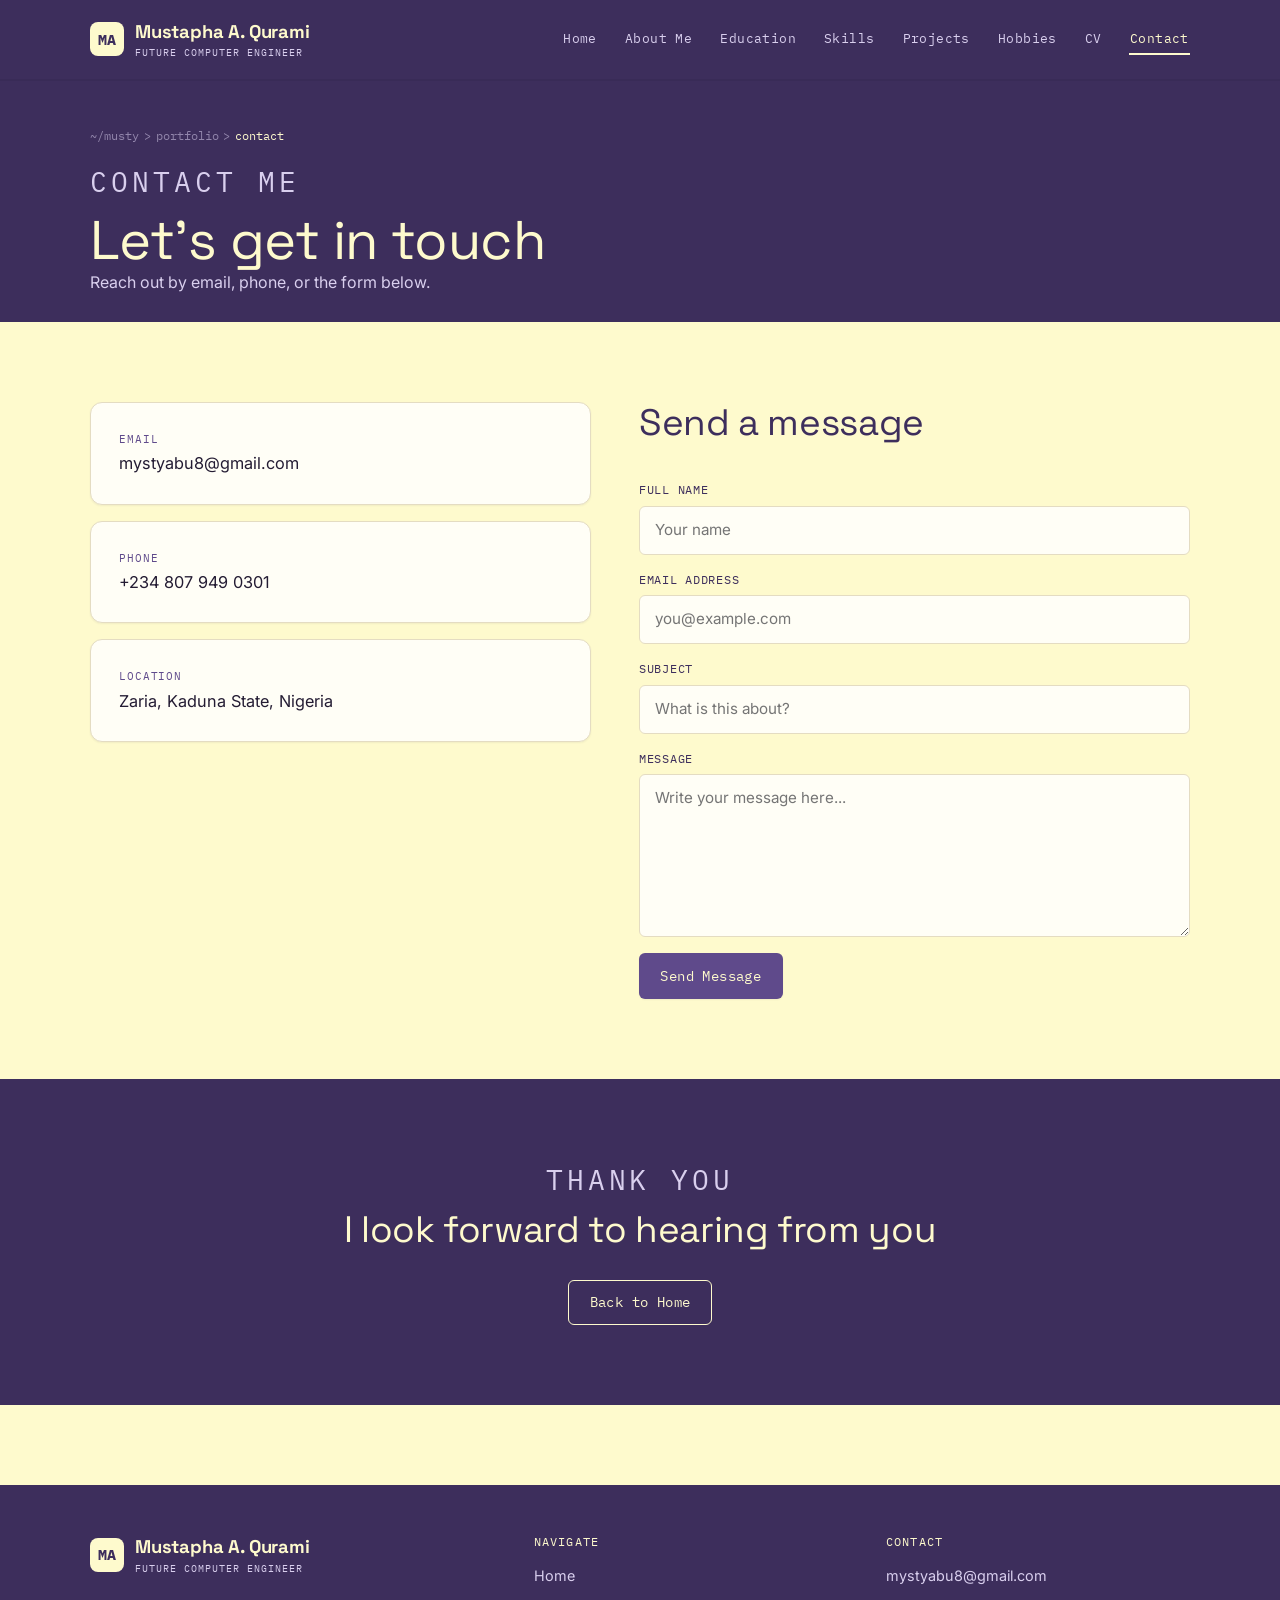
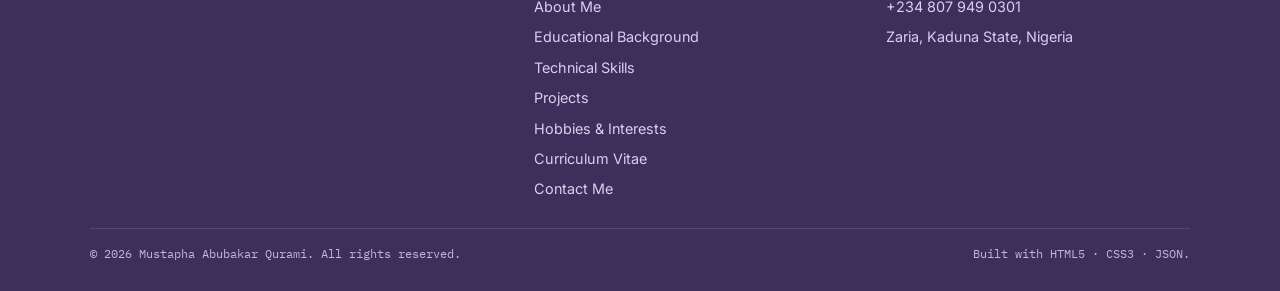
==== contact.html @ 26a29b98 "Add files via upload This is a portfolio website built with HTML, CSS3 and JSON." ====
<!DOCTYPE html>
<html lang="en">
<head>
    <meta charset="UTF-8">
    <meta name="viewport" content="width=device-width, initial-scale=1.0">
    <title>Contact Me | Mustapha Abubakar Qurami</title>
    <meta name="description" content="Contact Mustapha Abubakar Qurami by email, phone, or the contact form.">
    <meta name="author" content="Mustapha Abubakar Qurami">
    <link rel="icon" href="data:,">
    <link rel="stylesheet" href="css/reset.css">
    <link rel="stylesheet" href="css/style.css">
    <link rel="stylesheet" href="css/responsive.css">
    <link rel="preconnect" href="https://fonts.googleapis.com">
    <link rel="preconnect" href="https://fonts.gstatic.com" crossorigin>
    <link href="https://fonts.googleapis.com/css2?family=Space+Grotesk:wght@500;600;700&family=Inter:wght@400;500;600;700&family=IBM+Plex+Mono:wght@400;500;600&display=swap" rel="stylesheet">
    <script type="application/ld+json">
{
  "@context": "https://schema.org",
  "@type": "Person",
  "name": "Mustapha Abubakar Qurami",
  "alternateName": "Musty",
  "jobTitle": "Computer Engineering Student",
  "description": "Final-year Computer Engineering student at Ahmadu Bello University, Zaria, aspiring toward a career in Network Engineering, with experience in front-end web development, graphic design and youth mentorship.",
  "affiliation": {
    "@type": "CollegeOrUniversity",
    "name": "Ahmadu Bello University, Zaria"
  },
  "alumniOf": [
    { "@type": "EducationalOrganization", "name": "Government Technical College, Funtua, Katsina State" },
    { "@type": "EducationalOrganization", "name": "Model Staff School, Bakori" }
  ],
  "knowsAbout": [
    "Computer Engineering",
    "Network Engineering",
    "Front-End Web Development",
    "Graphic Design",
    "Cybersecurity Fundamentals"
  ],
  "email": "mailto:mystyabu8@gmail.com",
  "telephone": "+2348079490301",
  "address": {
    "@type": "PostalAddress",
    "addressLocality": "Zaria",
    "addressRegion": "Kaduna State",
    "addressCountry": "NG"
  }
}
</script>
</head>
<body>
<header class="site-header">
  <div class="container header-inner">
    <a href="index.html" class="logo">
      <span class="logo-mark">MA</span>
      <span>Mustapha A. Qurami<span class="logo-sub">Future Computer Engineer</span></span>
    </a>
    <input type="checkbox" id="nav-toggle" class="nav-toggle" aria-hidden="true">
    <label for="nav-toggle" class="nav-toggle-btn" aria-label="Open menu">
      <span></span><span></span><span></span>
    </label>
    <nav class="site-nav" aria-label="Primary">
      <ul>
        <li><a href="index.html">Home</a></li>
        <li><a href="about.html">About Me</a></li>
        <li><a href="education.html">Education</a></li>
        <li><a href="skills.html">Skills</a></li>
        <li><a href="projects.html">Projects</a></li>
        <li><a href="hobbies.html">Hobbies</a></li>
        <li><a href="cv.html">CV</a></li>
        <li><a href="contact.html" aria-current="page">Contact</a></li>
      </ul>
    </nav>
  </div>
</header>
<main>
  <section class="page-hero">
    <div class="container">
      <p class="route-trail"><span class="hop">~/musty</span><span class="hop">&gt;</span><span class="hop">portfolio</span><span class="hop">&gt;</span><span class="current">contact</span></p>
      <p class="eyebrow">Contact Me</p>
      <h1>Let's get in touch</h1>
      <p>Reach out by email, phone, or the form below.</p>
    </div>
  </section>

  <section>
    <div class="container contact-grid">
      <div>
        <div class="contact-card">
          <span class="k">Email</span>
          <span class="v"><a href="mailto:mystyabu8@gmail.com">mystyabu8@gmail.com</a></span>
        </div>
        <div class="contact-card">
          <span class="k">Phone</span>
          <span class="v"><a href="tel:+2348079490301">+234 807 949 0301</a></span>
        </div>
        <div class="contact-card">
          <span class="k">Location</span>
          <span class="v">Zaria, Kaduna State, Nigeria</span>
        </div>
      </div>

      <div>
        <h2 style="margin-bottom:1em;">Send a message</h2>
        <form action="#" method="post">
          <div class="form-field">
            <label for="name">Full name</label>
            <input type="text" id="name" name="name" placeholder="Your name" required>
          </div>
          <div class="form-field">
            <label for="email">Email address</label>
            <input type="email" id="email" name="email" placeholder="you@example.com" required>
          </div>
          <div class="form-field">
            <label for="subject">Subject</label>
            <input type="text" id="subject" name="subject" placeholder="What is this about?">
          </div>
          <div class="form-field">
            <label for="message">Message</label>
            <textarea id="message" name="message" rows="6" placeholder="Write your message here..." required></textarea>
          </div>
          <button type="submit" class="btn btn-primary">Send Message</button>
        </form>
      </div>
    </div>
  </section>

  <section class="section-violet" style="text-align:center;">
    <div class="container">
      <p class="eyebrow" style="justify-content:center;">Thank you</p>
      <h2 style="max-width:56ch;margin-inline:auto;">I look forward to hearing from you</h2>
      <div class="btn-row" style="justify-content:center;">
        <a href="index.html" class="btn btn-ghost">Back to Home</a>
      </div>
    </div>
  </section>
</main>
<footer class="site-footer">
  <div class="container">
    <div class="footer-grid">
      <div class="footer-brand">
        <a href="index.html" class="logo"><span class="logo-mark">MA</span><span>Mustapha A. Qurami<span class="logo-sub">Future Computer Engineer</span></span></a>
      </div>
      <div class="footer-col">
        <h4>Navigate</h4>
        <ul>
          <li><a href="index.html">Home</a></li>
          <li><a href="about.html">About Me</a></li>
          <li><a href="education.html">Educational Background</a></li>
          <li><a href="skills.html">Technical Skills</a></li>
          <li><a href="projects.html">Projects</a></li>
          <li><a href="hobbies.html">Hobbies &amp; Interests</a></li>
          <li><a href="cv.html">Curriculum Vitae</a></li>
          <li><a href="contact.html">Contact Me</a></li>
        </ul>
      </div>
      <div class="footer-col">
        <h4>Contact</h4>
        <ul>
          <li><a href="mailto:mystyabu8@gmail.com">mystyabu8@gmail.com</a></li>
          <li><a href="tel:+2348079490301">+234 807 949 0301</a></li>
          <li>Zaria, Kaduna State, Nigeria</li>
        </ul>
      </div>
    </div>
    <div class="footer-bottom">
      <span>&copy; 2026 Mustapha Abubakar Qurami. All rights reserved.</span>
      <span>Built with HTML5 &middot; CSS3 &middot; JSON.</span>
    </div>
  </div>
</footer>
</body>
</html>
---- css/style.css ----
/*
   STYLE.CSS — Mustapha Abubakar Qurami Portfolio
 
  */

:root {
  /* ---- Brand palette  ---- */
  --lemon-chiffon: #FEFACD;
  --ultra-violet: #5F4A8B;

  /* ---- Derived surface & accent tones, built from the brand pair ---- */
  --surface: #FFFEF6;              /* off-white card surface, warmer than pure white */
  --surface-cream: var(--lemon-chiffon);
  --violet-deep: #3D2E5C;          /* darker violet for header/footer depth */
  --violet-soft: #EFE9F7;          /* pale violet tint for chips/backgrounds */
  --violet-line: #C9BEDF;          /* violet-tinted border on light surfaces */

  /* ---- Text ---- */
  --ink: #241C33;                  /* near-black, violet-tinted body text */
  --ink-soft: #4B4160;
  --stone: #746C87;                /* muted secondary text */
  --on-violet: var(--lemon-chiffon);
  --on-violet-soft: #D9CFEE;

  /* ---- Structure ---- */
  --line: #E4DCC2;                 /* hairline border on lemon/cream surfaces */
  --radius-sm: 6px;
  --radius-md: 12px;
  --radius-lg: 20px;
  --shadow-sm: 0 1px 2px rgba(36, 28, 51, 0.06);
  --shadow-md: 0 8px 24px -8px rgba(61, 46, 92, 0.25);
  --shadow-lg: 0 20px 48px -16px rgba(61, 46, 92, 0.32);

  /* ---- Type ---- */
  --font-display: 'Space Grotesk', 'Segoe UI', system-ui, sans-serif;
  --font-body: 'Inter', 'Segoe UI', system-ui, sans-serif;
  --font-mono: 'IBM Plex Mono', 'Courier New', monospace;

  /* ---- Spacing scale ---- */
  --space-xs: 0.5rem;
  --space-sm: 1rem;
  --space-md: 1.75rem;
  --space-lg: 3rem;
  --space-xl: 5rem;

  --container-w: 1180px;
}

/* ===================================================================
   BASE
   =================================================================== */

body {
  font-family: var(--font-body);
  background: var(--surface-cream);
  color: var(--ink);
  font-size: 16px;
}

h1, h2, h3, h4 {
  font-family: var(--font-display);
  color: var(--violet-deep);
  letter-spacing: -0.01em;
}

h1 { font-size: clamp(2.1rem, 4.4vw, 3.4rem); line-height: 1.08; }
h2 { font-size: clamp(1.6rem, 3vw, 2.3rem); line-height: 1.15; }
h3 { font-size: clamp(1.15rem, 1.6vw, 1.4rem); line-height: 1.3; }

p { color: var(--ink-soft); }

.container {
  width: 100%;
  max-width: var(--container-w);
  margin-inline: auto;
  padding-inline: clamp(1.25rem, 4vw, 2.5rem);
}

main { display: block; }

section {
  padding-block: var(--space-xl);
}

.eyebrow {
  font-family: var(--font-mono);
  font-size: 1.78rem;
  letter-spacing: 0.14em;
  text-transform: uppercase;
  color: var(--ultra-violet);
  display: inline-flex;
  align-items: center;
  gap: 0.5em;
  margin-bottom: var(--space-xs);
}

/* .eyebrow::before {
  content: '';
  width: 7px;
  height: 7px;
  border-radius: 50%;
  background: var(--ultra-violet);
  display: inline-block;
} */

.section-head {
  max-width: 640px;
  margin-bottom: var(--space-lg);
}

.section-head p {
  margin-top: var(--space-xs);
}

.lede {
  font-size: 1.08rem;
  color: var(--ink-soft);
  max-width: 60ch;
}

/* ===================================================================
   BUTTONS
   =================================================================== */

.btn {
  display: inline-flex;
  align-items: center;
  gap: 0.5em;
  font-family: var(--font-mono);
  font-size: 0.85rem;
  letter-spacing: 0.03em;
  padding: 0.85em 1.5em;
  border-radius: var(--radius-sm);
  border: 1.5px solid transparent;
  transition: transform 0.15s ease, box-shadow 0.15s ease, background 0.15s ease, color 0.15s ease;
}

.btn-primary {
  background: var(--ultra-violet);
  color: var(--on-violet);
  box-shadow: var(--shadow-sm);
}

.btn-primary:hover,
.btn-primary:focus-visible {
  background: var(--violet-deep);
  transform: translateY(-2px);
  box-shadow: var(--shadow-md);
}

.btn-ghost {
  border-color: var(--ultra-violet);
  color: var(--violet-deep);
}

.btn-ghost:hover,
.btn-ghost:focus-visible {
  background: var(--ultra-violet);
  color: var(--on-violet);
  transform: translateY(-2px);
}

.btn-row {
  display: flex;
  flex-wrap: wrap;
  gap: var(--space-sm);
  margin-top: var(--space-md);
}

/* Visible focus states everywhere */
a:focus-visible,
button:focus-visible,
input:focus-visible,
textarea:focus-visible,
label:focus-within {
  outline: 2.5px solid var(--ultra-violet);
  outline-offset: 3px;
  border-radius: 4px;
}

/* ===================================================================
   HEADER / NAVIGATION  (CSS-only mobile toggle via checkbox hack)
   =================================================================== */

.site-header {
  background: var(--violet-deep);
  position: sticky;
  top: 0;
  z-index: 50;
  box-shadow: 0 2px 0 rgba(0,0,0,0.05);
}

.header-inner {
  display: flex;
  align-items: center;
  justify-content: space-between;
  padding-block: 1.1rem;
  position: relative;
}

.logo {
  font-family: var(--font-display);
  font-weight: 700;
  font-size: 1.15rem;
  color: var(--lemon-chiffon);
  display: flex;
  align-items: center;
  gap: 0.6em;
  letter-spacing: -0.01em;
}

.logo-mark {
  width: 34px;
  height: 34px;
  border-radius: 8px;
  background: var(--lemon-chiffon);
  color: var(--violet-deep);
  display: flex;
  align-items: center;
  justify-content: center;
  font-family: var(--font-mono);
  font-weight: 700;
  font-size: 0.95rem;
}

.logo-sub {
  display: block;
  font-family: var(--font-mono);
  font-size: 0.62rem;
  letter-spacing: 0.1em;
  color: var(--on-violet-soft);
  font-weight: 400;
  text-transform: uppercase;
  margin-top: 1px;
}

.nav-toggle {
  position: absolute;
  opacity: 0;
  pointer-events: none;
}

.nav-toggle-btn {
  display: none;
  flex-direction: column;
  justify-content: center;
  gap: 5px;
  width: 40px;
  height: 40px;
  cursor: pointer;
}

.nav-toggle-btn span {
  display: block;
  width: 100%;
  height: 2px;
  background: var(--lemon-chiffon);
  border-radius: 2px;
  transition: transform 0.25s ease, opacity 0.2s ease;
}

.site-nav ul {
  display: flex;
  gap: clamp(0.9rem, 2vw, 1.8rem);
  font-family: var(--font-mono);
  font-size: 0.82rem;
  letter-spacing: 0.03em;
}

.site-nav a {
  color: var(--on-violet-soft);
  padding: 0.4em 0.1em;
  border-bottom: 2px solid transparent;
  transition: color 0.15s ease, border-color 0.15s ease;
}

.site-nav a:hover,
.site-nav a:focus-visible {
  color: var(--lemon-chiffon);
}

.site-nav a[aria-current="page"] {
  color: var(--lemon-chiffon);
  border-color: var(--lemon-chiffon);
}

@media (max-width: 860px) {
  .nav-toggle-btn {
    display: flex;
  }

  .site-nav {
    position: absolute;
    top: 100%;
    left: 0;
    right: 0;
    background: var(--violet-deep);
    border-top: 1px solid rgba(255,255,255,0.12);
    max-height: 0;
    overflow: hidden;
    transition: max-height 0.3s ease;
  }

  .site-nav ul {
    flex-direction: column;
    gap: 0;
    padding: 0.5rem clamp(1.25rem, 4vw, 2.5rem) 1.25rem;
  }

  .site-nav li {
    border-bottom: 1px solid rgba(255,255,255,0.08);
  }

  .site-nav a {
    display: block;
    padding: 0.85em 0.1em;
  }

  .nav-toggle:checked ~ .site-nav {
    max-height: 480px;
  }

  .nav-toggle:checked ~ .nav-toggle-btn span:nth-child(1) {
    transform: translateY(7px) rotate(45deg);
  }
  .nav-toggle:checked ~ .nav-toggle-btn span:nth-child(2) {
    opacity: 0;
  }
  .nav-toggle:checked ~ .nav-toggle-btn span:nth-child(3) {
    transform: translateY(-7px) rotate(-45deg);
  }
}

/* ===================================================================
   PAGE HERO (interior pages)
   =================================================================== */

.page-hero {
  background: var(--violet-deep);
  color: var(--on-violet);
  padding-block: var(--space-lg) var(--space-md);
}

.page-hero .eyebrow { color: var(--on-violet-soft); }
.page-hero .eyebrow::before { background: var(--lemon-chiffon); }
.page-hero h1 { color: var(--lemon-chiffon); }
.page-hero p { color: var(--on-violet-soft); max-width: 62ch; }

.route-trail {
  font-family: var(--font-mono);
  font-size: 0.75rem;
  color: var(--on-violet-soft);
  margin-bottom: var(--space-sm);
  display: flex;
  align-items: center;
  gap: 0.4em;
  flex-wrap: wrap;
}

.route-trail .hop { opacity: 0.55; }
.route-trail .current { color: var(--lemon-chiffon); }

/* ===================================================================
   HOME — HERO
   =================================================================== */

.hero {
  padding-block: var(--space-xl) var(--space-lg);
  overflow: hidden;
}

.hero-grid {
  display: grid;
  grid-template-columns: 1.1fr 0.9fr;
  gap: var(--space-lg);
  align-items: center;
}

.hero-name {
  margin-top: 0.3em;
}

.hero-role {
  font-family: var(--font-mono);
  color: var(--ultra-violet);
  font-size: 1.05rem;
  margin-top: 0.6em;
}

.hero-copy {
  margin-top: var(--space-sm);
  font-size: 1.08rem;
  max-width: 52ch;
}

.status-strip {
  margin-top: var(--space-md);
  font-family: var(--font-mono);
  font-size: 0.8rem;
  background: var(--violet-deep);
  color: var(--on-violet-soft);
  border-radius: var(--radius-md);
  padding: 1rem 1.25rem;
  display: grid;
  gap: 0.5rem;
  max-width: 460px;
  box-shadow: var(--shadow-md);
}

.status-strip .row {
  display: flex;
  justify-content: space-between;
  gap: 1rem;
}

.status-strip .k { color: var(--on-violet-soft); opacity: 0.75; }
.status-strip .v { color: var(--lemon-chiffon); text-align: right; }

.hero-portrait {
  position: relative;
  justify-self: center;
}

.hero-portrait-frame {
  width: min(100%, 380px);
  aspect-ratio: 4 / 5;
  border-radius: var(--radius-lg);
  overflow: hidden;
  border: 6px solid var(--surface);
  box-shadow: var(--shadow-lg);
  position: relative;
}

.hero-portrait-frame img {
  width: 100%;
  height: 100%;
  object-fit: cover;
  object-position: top center;
}

.hero-portrait::before {
  content: '';
  position: absolute;
  inset: 18px -18px auto auto;
  width: min(100%, 380px);
  aspect-ratio: 4/5;
  border: 2px dashed var(--ultra-violet);
  border-radius: var(--radius-lg);
  opacity: 0.5;
  z-index: -1;
}

@media (max-width: 900px) {
  .hero-grid { grid-template-columns: 1fr; }
  .hero-portrait { order: -1; margin-bottom: var(--space-sm); }
  .hero-portrait-frame { margin-inline: auto; }
  .status-strip { max-width: none; }
}

/* ===================================================================
   NODE / HUB DIAGRAM  (signature element — network topology of interests)
   =================================================================== */

.node-diagram-wrap {
  padding-block: var(--space-lg);
}

.node-diagram {
  width: 100%;
  height: auto;
  max-width: 760px;
  margin-inline: auto;
  display: block;
}

.node-diagram .link {
  stroke: var(--ultra-violet);
  stroke-width: 1.5;
  stroke-dasharray: 4 5;
  opacity: 0.55;
}

.node-diagram .hub-circle {
  fill: var(--ultra-violet);
}

.node-diagram .node-circle {
  fill: var(--surface);
  stroke: var(--ultra-violet);
  stroke-width: 1.5;
}

.node-diagram text {
  font-family: var(--font-mono);
  font-size: 12px;
  fill: var(--violet-deep);
}

.node-diagram .hub-label {
  fill: var(--lemon-chiffon);
  font-size: 11px;
}

/* ===================================================================
   CARDS / GRIDS
   =================================================================== */

.card-grid {
  display: grid;
  grid-template-columns: repeat(auto-fit, minmax(230px, 1fr));
  gap: var(--space-sm);
}

.card {
  background: var(--surface);
  border: 1px solid var(--line);
  border-radius: var(--radius-md);
  padding: var(--space-md);
  box-shadow: var(--shadow-sm);
  transition: transform 0.18s ease, box-shadow 0.18s ease;
}

.card:hover {
  transform: translateY(-4px);
  box-shadow: var(--shadow-md);
}

.icon-tag {
  font-family: var(--font-mono);
  font-size: 0.7rem;
  color: var(--ultra-violet);
  border: 1px solid var(--violet-line);
  background: var(--violet-soft);
  border-radius: 999px;
  padding: 0.25em 0.75em;
  display: inline-block;
  margin-bottom: 0.75em;
}

.card h3 { margin-bottom: 0.4em; }
.card p { font-size: 0.94rem; }

/* Section on violet background */
.section-violet {
  background: var(--violet-deep);
  color: var(--on-violet);
}
.section-violet h2, .section-violet h3 { color: var(--lemon-chiffon); }
.section-violet p { color: var(--on-violet-soft); }
.section-violet .eyebrow { color: var(--on-violet-soft); }
.section-violet .eyebrow::before { background: var(--lemon-chiffon); }

/* Cards keep their normal light-surface colours even inside a violet section */
.section-violet .card h3 { color: var(--violet-deep); }
.section-violet .card p { color: var(--ink-soft); }

/* Ghost buttons need a light variant when placed on a violet background,
   otherwise the dark-violet text/border disappears against the dark bg */
.section-violet .btn-ghost {
  border-color: var(--lemon-chiffon);
  color: var(--lemon-chiffon);
}
.section-violet .btn-ghost:hover,
.section-violet .btn-ghost:focus-visible {
  background: var(--lemon-chiffon);
  color: var(--violet-deep);
}

.section-lemon-solid {
  background: var(--lemon-chiffon);
}

/* ===================================================================
   EDUCATION / CV TIMELINE
   =================================================================== */

.timeline {
  position: relative;
  padding-left: 2rem;
  border-left: 2px dashed var(--ultra-violet);
  display: grid;
  gap: var(--space-md);
}

.timeline-item {
  position: relative;
  background: var(--surface);
  border: 1px solid var(--line);
  border-radius: var(--radius-md);
  padding: var(--space-md);
  box-shadow: var(--shadow-sm);
}

.timeline-item::before {
  content: '';
  position: absolute;
  left: -2.44rem;
  top: 1.6rem;
  width: 12px;
  height: 12px;
  border-radius: 50%;
  background: var(--lemon-chiffon);
  border: 3px solid var(--ultra-violet);
}

.timeline-item .stage {
  font-family: var(--font-mono);
  font-size: 0.72rem;
  text-transform: uppercase;
  letter-spacing: 0.1em;
  color: var(--ultra-violet);
}

.timeline-item .status-pill {
  display: inline-block;
  font-family: var(--font-mono);
  font-size: 0.7rem;
  padding: 0.2em 0.7em;
  border-radius: 999px;
  margin-top: 0.6em;
}

.status-pill.complete {
  background: var(--violet-soft);
  color: var(--violet-deep);
  border: 1px solid var(--violet-line);
}

.status-pill.progress {
  background: #FFF6DE;
  color: #8A6A00;
  border: 1px solid #E9D28A;
}

/* ===================================================================
   SKILLS
   =================================================================== */

.skills-grid {
  display: grid;
  grid-template-columns: repeat(auto-fit, minmax(260px, 1fr));
  gap: var(--space-md);
}

.skill-group {
  background: var(--surface);
  border: 1px solid var(--line);
  border-radius: var(--radius-md);
  padding: var(--space-md);
  box-shadow: var(--shadow-sm);
}

.skill-group h3 {
  display: flex;
  align-items: center;
  gap: 0.5em;
}

.skill-list {
  margin-top: var(--space-sm);
  display: grid;
  gap: 0.7rem;
}

.skill-row {
  display: flex;
  justify-content: space-between;
  align-items: center;
  gap: 1rem;
  font-size: 0.92rem;
  border-bottom: 1px dashed var(--line);
  padding-bottom: 0.6rem;
}

.skill-row:last-child { border-bottom: none; padding-bottom: 0; }

.skill-level {
  font-family: var(--font-mono);
  font-size: 0.68rem;
  text-transform: uppercase;
  letter-spacing: 0.06em;
  color: var(--ultra-violet);
  background: var(--violet-soft);
  border: 1px solid var(--violet-line);
  padding: 0.2em 0.6em;
  border-radius: 999px;
  white-space: nowrap;
}

/* ===================================================================
   PROJECTS  (CSS-only category filter via radio buttons)
   =================================================================== */

.filter-bar {
  display: flex;
  flex-wrap: wrap;
  gap: 0.6rem;
  margin-bottom: var(--space-md);
  font-family: var(--font-mono);
  font-size: 0.8rem;
}

.filter-bar input[type="radio"] {
  position: absolute;
  opacity: 0;
  pointer-events: none;
}

.filter-bar label {
  border: 1.5px solid var(--ultra-violet);
  color: var(--violet-deep);
  padding: 0.5em 1.1em;
  border-radius: 999px;
  cursor: pointer;
  transition: background 0.15s ease, color 0.15s ease;
}

.filter-bar input:checked + label {
  background: var(--ultra-violet);
  color: var(--on-violet);
}

/* project-grid lives inside filter-bar so the radio inputs and the
   grid are true siblings — required for the ~ combinator filter below */
.filter-bar .project-grid {
  flex: 1 1 100%;
  margin-top: var(--space-md);
}

.project-grid {
  display: grid;
  grid-template-columns: repeat(auto-fit, minmax(270px, 1fr));
  gap: var(--space-md);
}

.project-card {
  background: var(--surface);
  border: 1px solid var(--line);
  border-radius: var(--radius-md);
  overflow: hidden;
  box-shadow: var(--shadow-sm);
  display: none;
  flex-direction: column;
  transition: transform 0.18s ease, box-shadow 0.18s ease;
}

.project-card:hover {
  transform: translateY(-4px);
  box-shadow: var(--shadow-md);
}

.project-card img {
  width: 100%;
  aspect-ratio: 4/3;
  object-fit: cover;
  object-position: top center;
  border-bottom: 1px solid var(--line);
}

.project-card-body {
  padding: var(--space-sm) var(--space-md) var(--space-md);
  display: grid;
  gap: 0.5rem;
}

.project-card-body .category {
  font-family: var(--font-mono);
  font-size: 0.68rem;
  text-transform: uppercase;
  letter-spacing: 0.08em;
  color: var(--ultra-violet);
}

.project-card-body p { font-size: 0.92rem; }

.project-card-body .meta {
  font-size: 0.8rem;
  color: var(--stone);
  font-family: var(--font-mono);
}

/* All cards show by default (radio "all") */
#filter-all:checked ~ .project-grid .project-card { display: flex; }
#filter-web:checked ~ .project-grid .project-card.cat-web { display: flex; }
#filter-design:checked ~ .project-grid .project-card.cat-design { display: flex; }
#filter-network:checked ~ .project-grid .project-card.cat-network { display: flex; }
#filter-academic:checked ~ .project-grid .project-card.cat-academic { display: flex; }

/* ===================================================================
   HOBBIES
   =================================================================== */

.hobby-grid {
  display: grid;
  grid-template-columns: repeat(auto-fit, minmax(280px, 1fr));
  gap: var(--space-md);
}

.hobby-card {
  background: var(--surface);
  border: 1px solid var(--line);
  border-radius: var(--radius-lg);
  padding: var(--space-lg) var(--space-md);
  text-align: center;
  box-shadow: var(--shadow-sm);
}

.hobby-icon {
  width: 64px;
  height: 64px;
  margin-inline: auto var(--space-sm);
  margin-inline: auto;
  margin-bottom: var(--space-sm);
  border-radius: 50%;
  background: var(--violet-soft);
  border: 1px solid var(--violet-line);
  display: flex;
  align-items: center;
  justify-content: center;
}

.hobby-icon svg { width: 30px; height: 30px; stroke: var(--ultra-violet); }

/* ===================================================================
   CV PAGE
   =================================================================== */

.cv-shell {
  background: var(--surface);
  border-radius: var(--radius-lg);
  border: 1px solid var(--line);
  box-shadow: var(--shadow-md);
  padding: clamp(1.5rem, 4vw, 3.5rem);
}

.cv-top {
  display: flex;
  justify-content: space-between;
  align-items: flex-start;
  gap: var(--space-md);
  flex-wrap: wrap;
  border-bottom: 2px solid var(--violet-deep);
  padding-bottom: var(--space-md);
  margin-bottom: var(--space-lg);
}

.cv-top h1 { font-size: clamp(1.7rem, 3.4vw, 2.4rem); }

.cv-contact-list {
  font-family: var(--font-mono);
  font-size: 0.82rem;
  display: grid;
  gap: 0.4rem;
  color: var(--ink-soft);
}

.cv-section { margin-bottom: var(--space-lg); }
.cv-section:last-child { margin-bottom: 0; }

.cv-section h2 {
  font-size: 1.15rem;
  text-transform: uppercase;
  letter-spacing: 0.06em;
  color: var(--ultra-violet);
  border-bottom: 1px solid var(--line);
  padding-bottom: 0.5rem;
  margin-bottom: var(--space-sm);
}

.cv-entry {
  display: grid;
  grid-template-columns: 1fr;
  gap: 0.2rem;
  margin-bottom: var(--space-sm);
}

.cv-entry:last-child { margin-bottom: 0; }

.cv-entry .title-row {
  display: flex;
  justify-content: space-between;
  gap: 1rem;
  flex-wrap: wrap;
  font-weight: 600;
  color: var(--violet-deep);
}

.cv-entry .status-pill { justify-self: start; }

.cv-print-note {
  margin-top: var(--space-lg);
  font-family: var(--font-mono);
  font-size: 0.75rem;
  color: var(--stone);
  border-top: 1px dashed var(--line);
  padding-top: var(--space-sm);
}

/* ===================================================================
   CONTACT
   =================================================================== */

.contact-grid {
  display: grid;
  grid-template-columns: 1fr 1.1fr;
  gap: var(--space-lg);
}

.contact-card {
  background: var(--surface);
  border: 1px solid var(--line);
  border-radius: var(--radius-md);
  padding: var(--space-md);
  box-shadow: var(--shadow-sm);
  margin-bottom: var(--space-sm);
}

.contact-card .k {
  font-family: var(--font-mono);
  font-size: 0.7rem;
  text-transform: uppercase;
  letter-spacing: 0.08em;
  color: var(--ultra-violet);
  display: block;
  margin-bottom: 0.3em;
}

.contact-card .v { font-size: 1.02rem; color: var(--ink); }

.form-field {
  display: grid;
  gap: 0.4rem;
  margin-bottom: var(--space-sm);
}

.form-field label {
  font-family: var(--font-mono);
  font-size: 0.75rem;
  text-transform: uppercase;
  letter-spacing: 0.06em;
  color: var(--violet-deep);
}

.form-field input,
.form-field textarea {
  background: var(--surface);
  border: 1.5px solid var(--line);
  border-radius: var(--radius-sm);
  padding: 0.8em 1em;
  font-size: 0.95rem;
  color: var(--ink);
}

.form-field input:focus,
.form-field textarea:focus {
  border-color: var(--ultra-violet);
  outline: none;
}

.form-note {
  font-family: var(--font-mono);
  font-size: 0.75rem;
  color: var(--stone);
  background: var(--violet-soft);
  border: 1px dashed var(--violet-line);
  border-radius: var(--radius-sm);
  padding: 0.9em 1.1em;
  margin-top: var(--space-sm);
}

@media (max-width: 860px) {
  .contact-grid { grid-template-columns: 1fr; }
}

/* ===================================================================
   FOOTER
   =================================================================== */

.site-footer {
  background: var(--violet-deep);
  color: var(--on-violet-soft);
  padding-block: var(--space-lg) var(--space-md);
  margin-top: var(--space-xl);
}

.footer-grid {
  display: grid;
  grid-template-columns: 1.3fr 1fr 1fr;
  gap: var(--space-lg);
  padding-bottom: var(--space-md);
  border-bottom: 1px solid rgba(255,255,255,0.12);
  margin-bottom: var(--space-sm);
}

.footer-brand .logo { color: var(--lemon-chiffon); }
.footer-brand p { margin-top: 0.8rem; max-width: 34ch; font-size: 0.92rem; color: var(--on-violet-soft); }

.footer-col h4 {
  font-family: var(--font-mono);
  font-size: 0.75rem;
  text-transform: uppercase;
  letter-spacing: 0.1em;
  color: var(--lemon-chiffon);
  margin-bottom: 0.9rem;
}

.footer-col ul { display: grid; gap: 0.55rem; font-size: 0.9rem; }
.footer-col a:hover { color: var(--lemon-chiffon); }

.footer-bottom {
  display: flex;
  justify-content: space-between;
  flex-wrap: wrap;
  gap: 0.5rem;
  font-family: var(--font-mono);
  font-size: 0.75rem;
  color: var(--on-violet-soft);
  opacity: 0.85;
}

@media (max-width: 760px) {
  .footer-grid { grid-template-columns: 1fr; }
}

/* ===================================================================
   MISC UTILITY
   =================================================================== */

.two-col {
  display: grid;
  grid-template-columns: 1fr 1fr;
  gap: var(--space-lg);
  align-items: start;
}

@media (max-width: 860px) {
  .two-col { grid-template-columns: 1fr; }
}

.tag-row {
  display: flex;
  flex-wrap: wrap;
  gap: 0.5rem;
  margin-top: var(--space-sm);
}

.tag {
  font-family: var(--font-mono);
  font-size: 0.72rem;
  border: 1px solid var(--violet-line);
  background: var(--violet-soft);
  color: var(--violet-deep);
  padding: 0.3em 0.8em;
  border-radius: 999px;
}

.pull-quote {
  border-left: 3px solid var(--ultra-violet);
  padding-left: var(--space-sm);
  font-family: var(--font-display);
  font-size: 1.2rem;
  color: var(--violet-deep);
  margin-block: var(--space-md);
}

.about-portrait {
  border-radius: var(--radius-lg);
  overflow: hidden;
  border: 6px solid var(--surface);
  box-shadow: var(--shadow-md);
}

.about-portrait img {
  width: 100%;
  aspect-ratio: 1/1;
  object-fit: cover;
}
---- css/responsive.css ----
/* ===================================================================
   RESPONSIVE.CSS — breakpoint refinements
   Mobile-first base lives in style.css via clamp()/auto-fit grids;
   this file layers on tablet/small-phone/print adjustments.
   =================================================================== */

/* ---- Tablet (≤ 1024px) ---- */
@media (max-width: 1024px) {
  .footer-grid {
    grid-template-columns: 1fr 1fr;
  }
  .footer-brand {
    grid-column: 1 / -1;
  }
}

/* ---- Small tablet / large phone (≤ 700px) ---- */
@media (max-width: 700px) {
  section { padding-block: var(--space-lg); }

  .cv-top {
    flex-direction: column;
  }

  .status-strip .row {
    font-size: 0.75rem;
  }

  .filter-bar {
    gap: 0.4rem;
  }

  .filter-bar label {
    padding: 0.45em 0.85em;
    font-size: 0.72rem;
  }
}

/* ---- Small phones (≤ 420px) ---- */
@media (max-width: 420px) {
  .container { padding-inline: 1rem; }

  h1 { font-size: 1.8rem; }

  .btn { width: 100%; justify-content: center; }
  .btn-row { flex-direction: column; }

  .hero-portrait::before { display: none; }
}

/* ---- Print (CV page) ---- */
@media print {
  .site-header,
  .site-footer,
  .btn-row,
  .route-trail {
    display: none !important;
  }

  body {
    background: #fff;
  }

  .cv-shell {
    box-shadow: none;
    border: none;
    padding: 0;
  }

  a {
    color: inherit;
    text-decoration: none;
  }
}
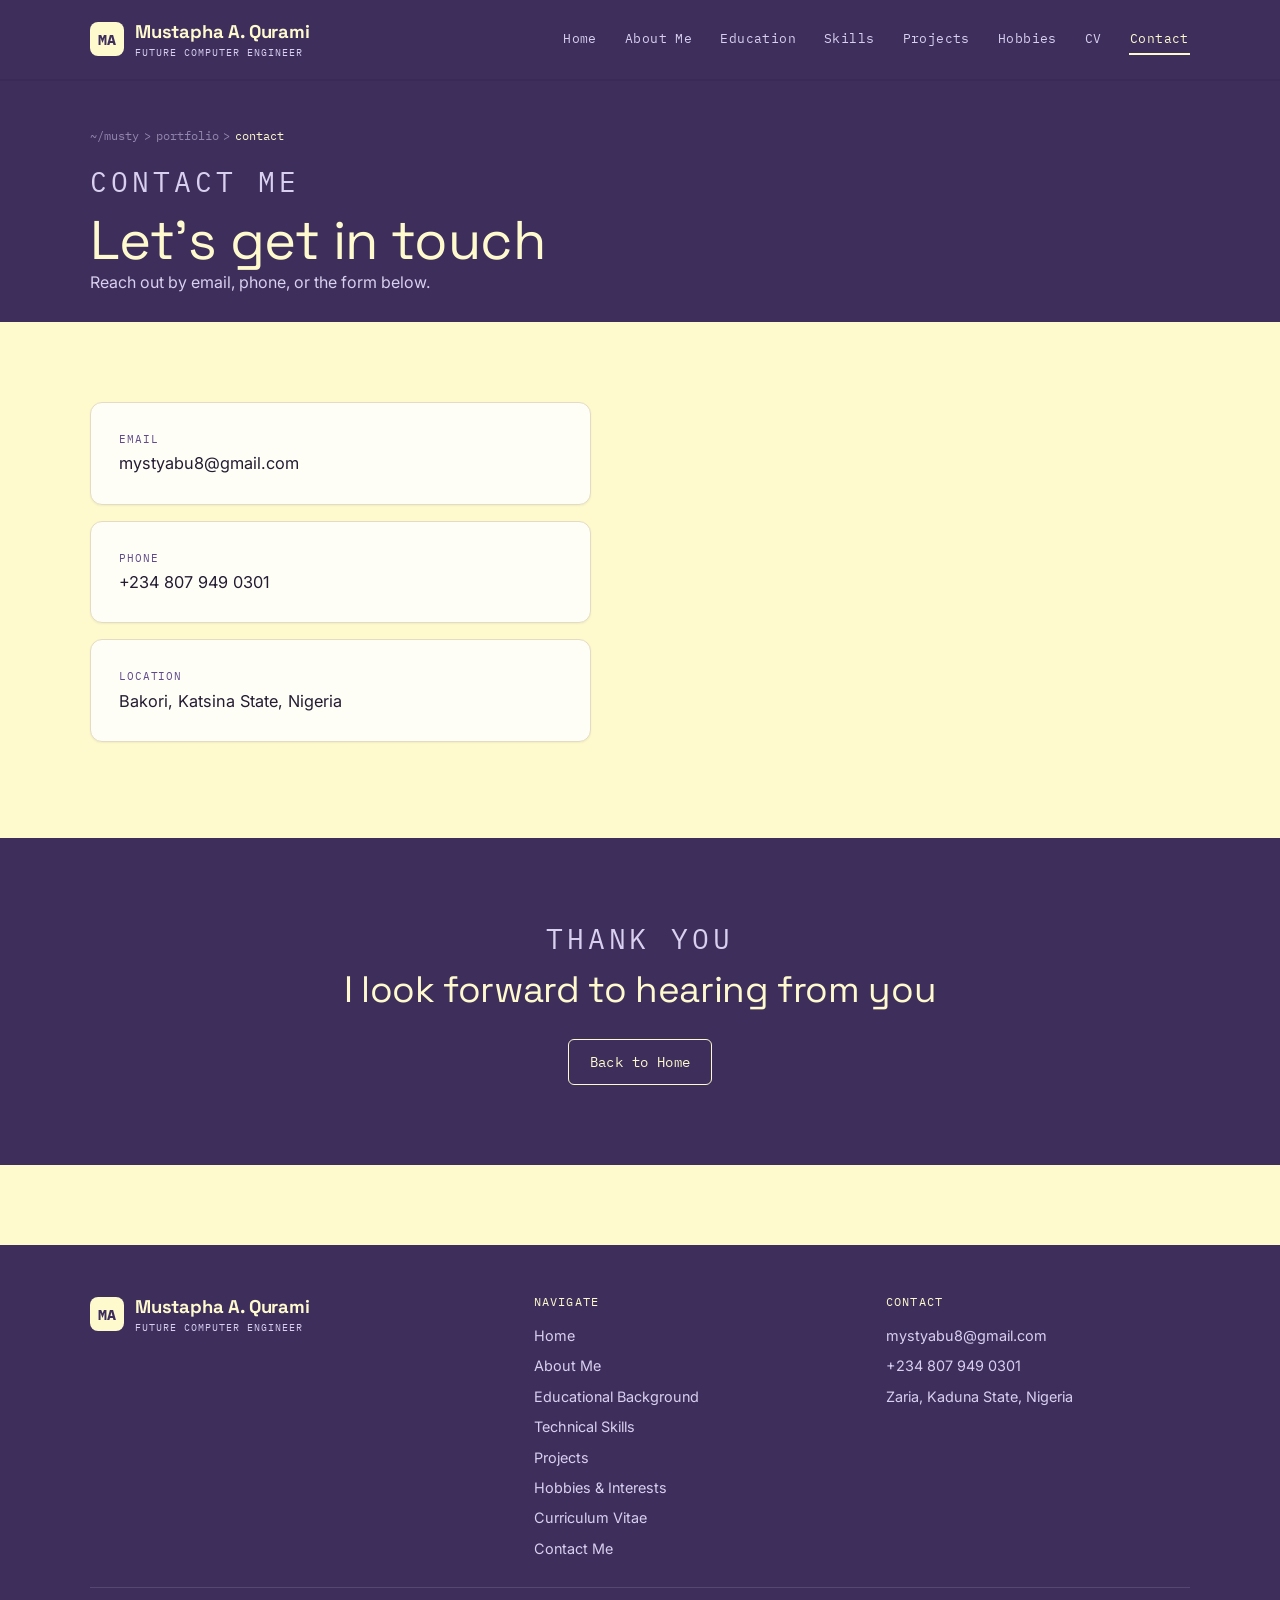
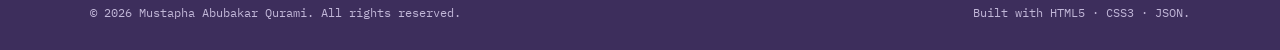
==== commit 0497280a: "Update contact.html" ====
--- a/contact.html
+++ b/contact.html
@@ -95,31 +95,8 @@
         </div>
         <div class="contact-card">
           <span class="k">Location</span>
-          <span class="v">Zaria, Kaduna State, Nigeria</span>
+          <span class="v">Bakori, Katsina State, Nigeria</span>
         </div>
-      </div>
-
-      <div>
-        <h2 style="margin-bottom:1em;">Send a message</h2>
-        <form action="#" method="post">
-          <div class="form-field">
-            <label for="name">Full name</label>
-            <input type="text" id="name" name="name" placeholder="Your name" required>
-          </div>
-          <div class="form-field">
-            <label for="email">Email address</label>
-            <input type="email" id="email" name="email" placeholder="you@example.com" required>
-          </div>
-          <div class="form-field">
-            <label for="subject">Subject</label>
-            <input type="text" id="subject" name="subject" placeholder="What is this about?">
-          </div>
-          <div class="form-field">
-            <label for="message">Message</label>
-            <textarea id="message" name="message" rows="6" placeholder="Write your message here..." required></textarea>
-          </div>
-          <button type="submit" class="btn btn-primary">Send Message</button>
-        </form>
       </div>
     </div>
   </section>
@@ -169,4 +146,4 @@
   </div>
 </footer>
 </body>
-</html>+</html>
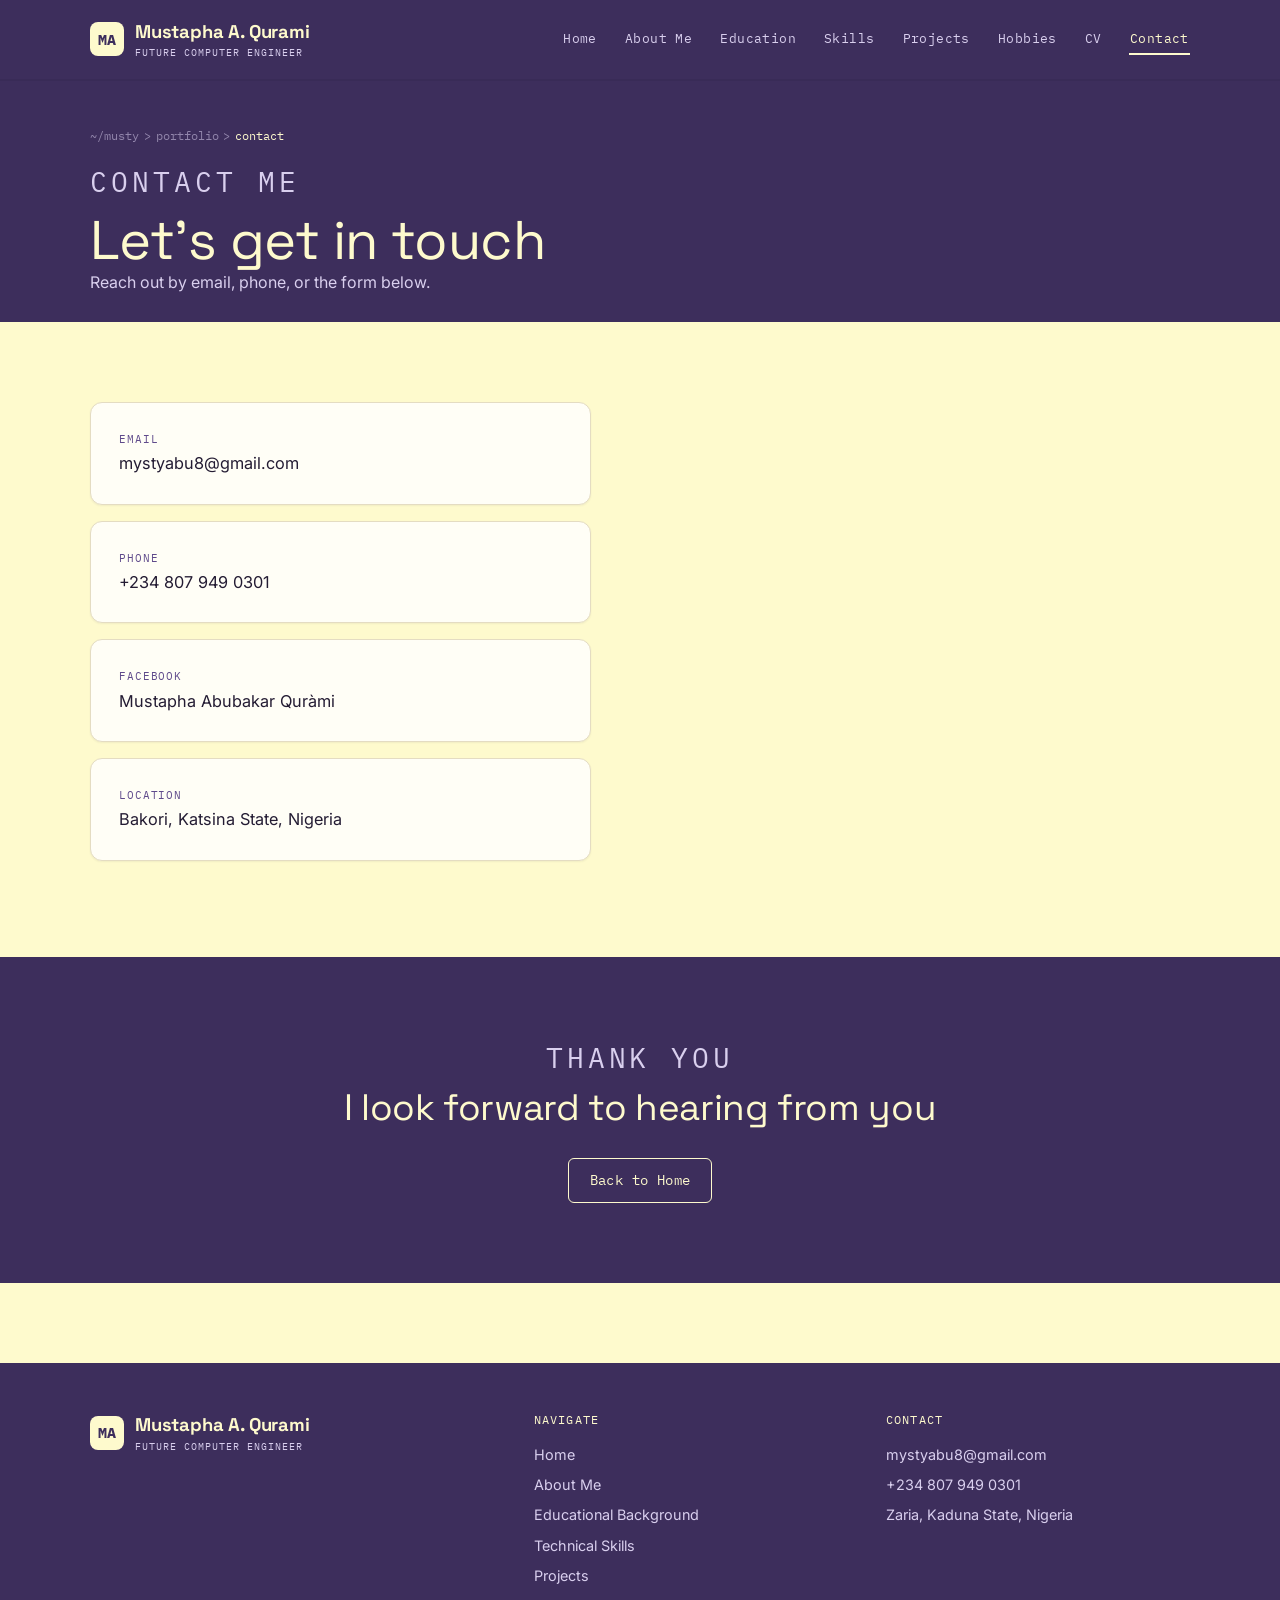
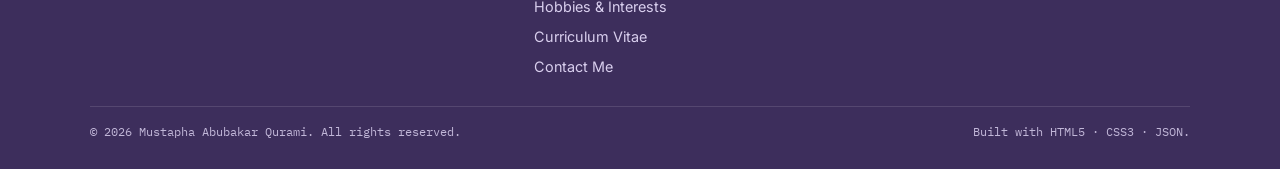
==== commit 7b36a355: "Update contact.html" ====
--- a/contact.html
+++ b/contact.html
@@ -93,6 +93,10 @@
           <span class="k">Phone</span>
           <span class="v"><a href="tel:+2348079490301">+234 807 949 0301</a></span>
         </div>
+          <div class="contact-card">
+          <span class="k">Facebook</span>
+          <span class="v"><a href="https://www.facebook.com/profile.php?id=100087895043261">Mustapha Abubakar Quràmi</a></span>
+        </div>
         <div class="contact-card">
           <span class="k">Location</span>
           <span class="v">Bakori, Katsina State, Nigeria</span>
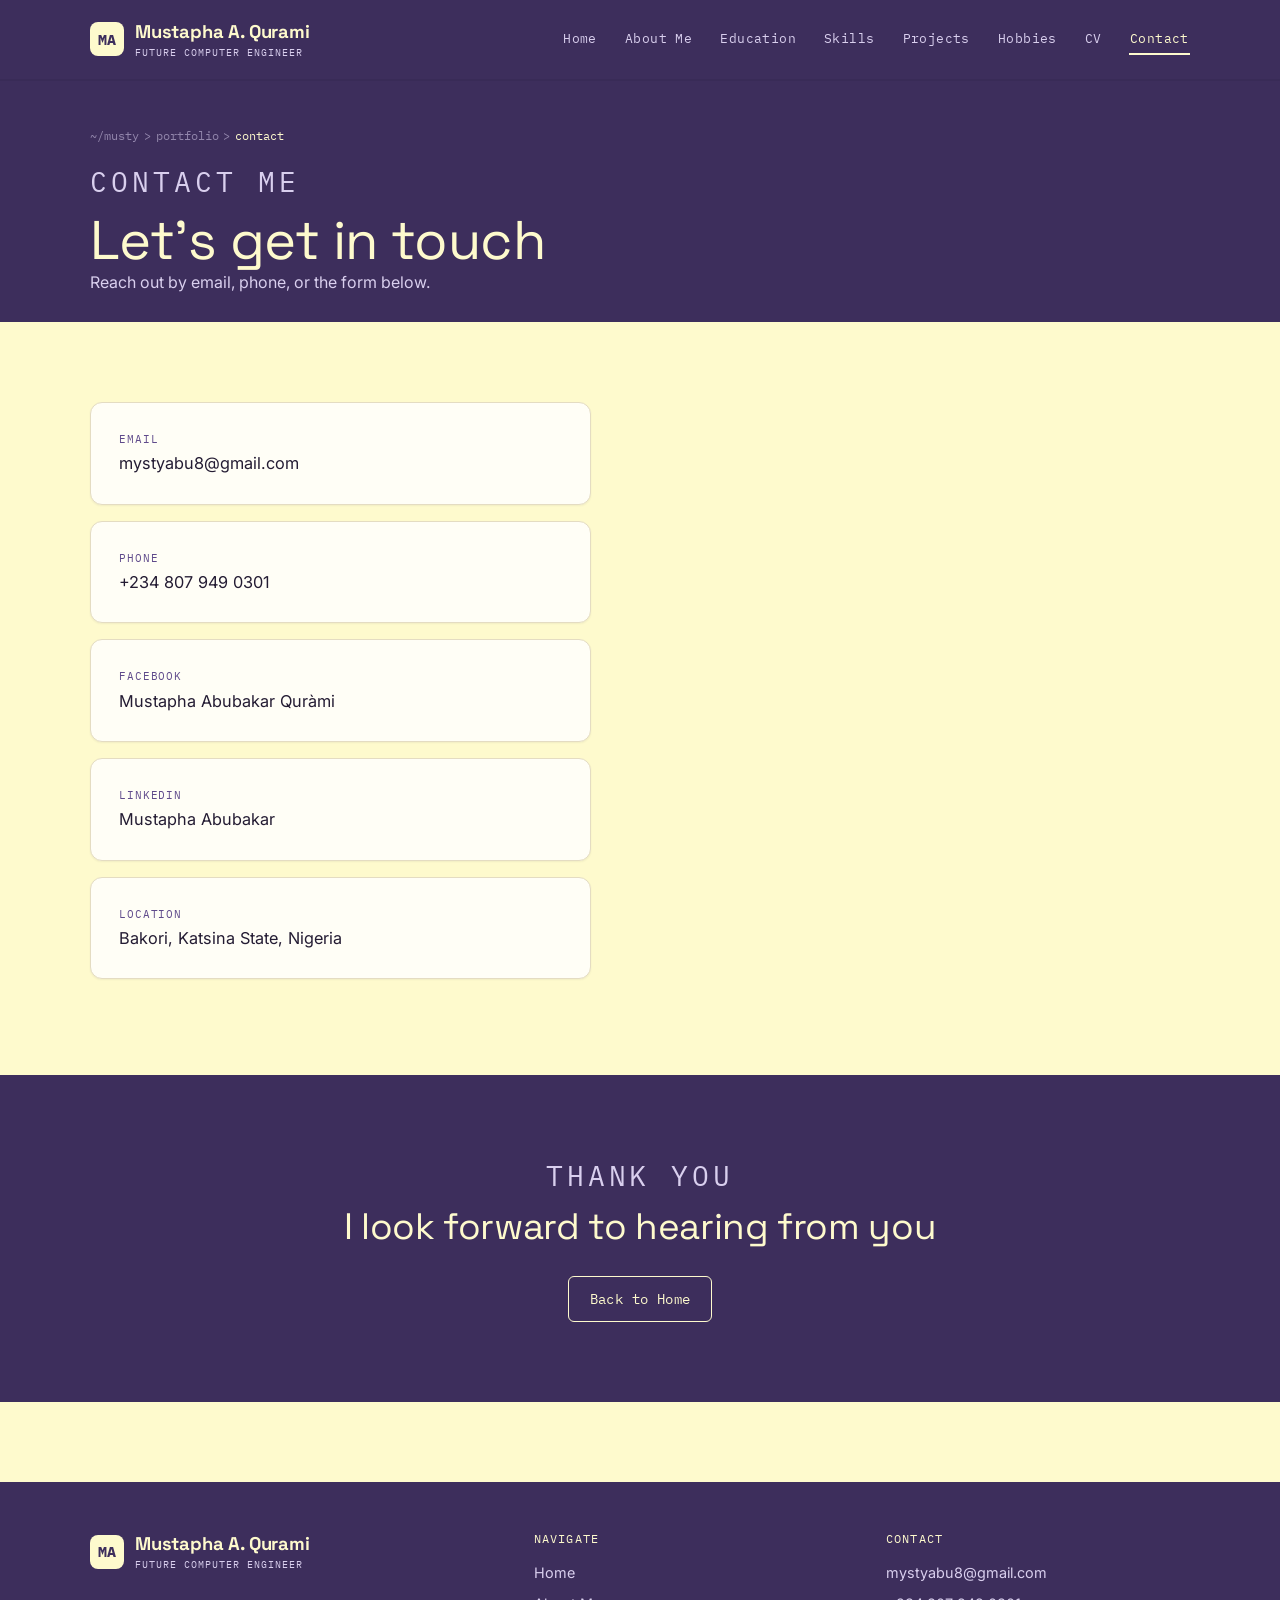
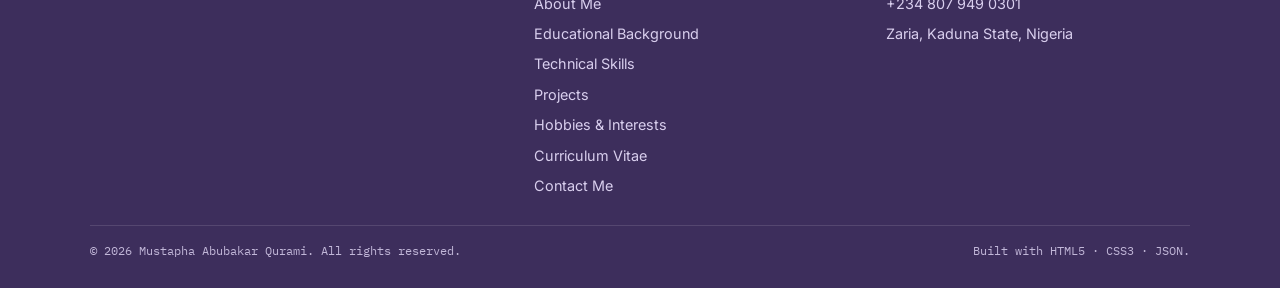
==== commit 86325471: "Update contact.html" ====
--- a/contact.html
+++ b/contact.html
@@ -97,6 +97,10 @@
           <span class="k">Facebook</span>
           <span class="v"><a href="https://www.facebook.com/profile.php?id=100087895043261">Mustapha Abubakar Quràmi</a></span>
         </div>
+          <div class="contact-card">
+          <span class="k">LinkedIn</span>
+          <span class="v"><a href="https://www.linkedin.com/in/mustapha-abubakar-3b0280373">Mustapha Abubakar</a></span>
+        </div>
         <div class="contact-card">
           <span class="k">Location</span>
           <span class="v">Bakori, Katsina State, Nigeria</span>
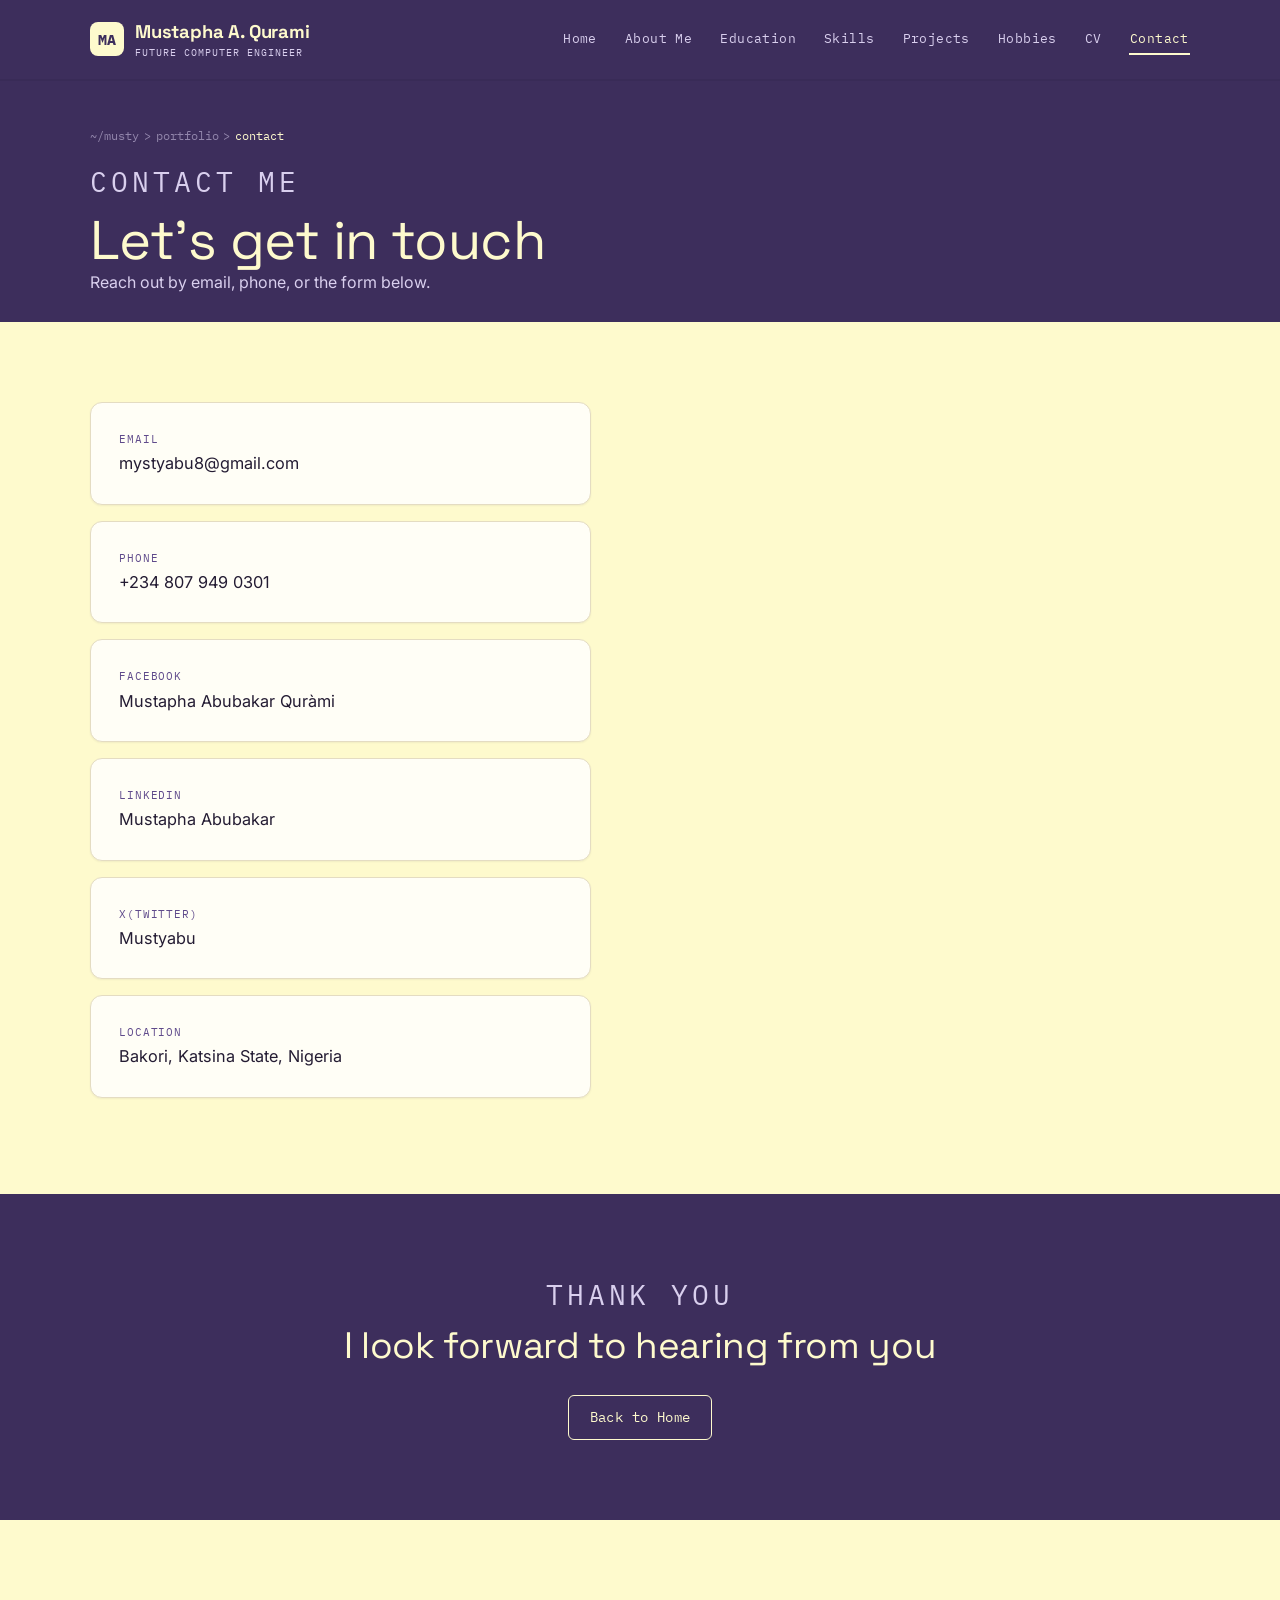
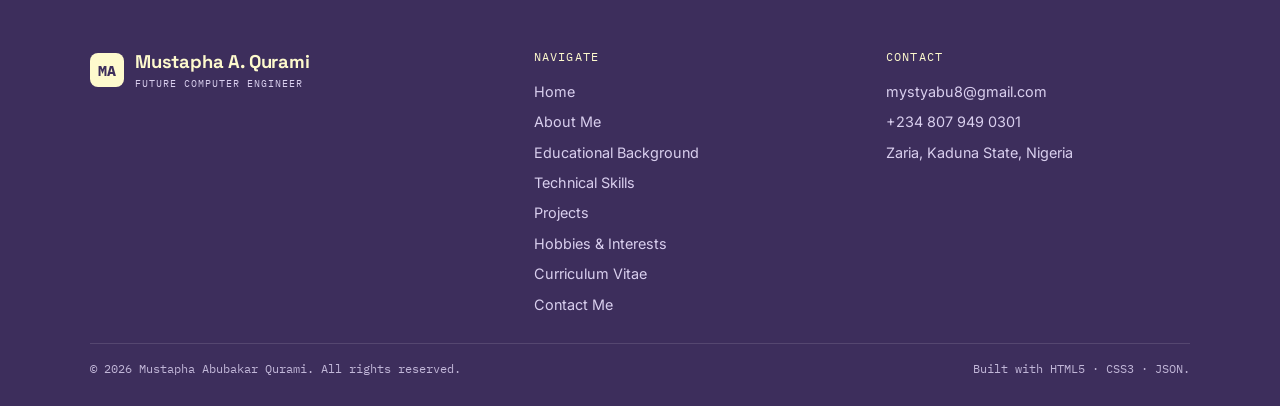
==== commit f6c510fa: "Update contact.html" ====
--- a/contact.html
+++ b/contact.html
@@ -101,6 +101,10 @@
           <span class="k">LinkedIn</span>
           <span class="v"><a href="https://www.linkedin.com/in/mustapha-abubakar-3b0280373">Mustapha Abubakar</a></span>
         </div>
+          <div class="contact-card">
+          <span class="k">X(Twitter)</span>
+          <span class="v"><a href="https://x.com/Mustyabu2">Mustyabu</a></span>
+    </div>
         <div class="contact-card">
           <span class="k">Location</span>
           <span class="v">Bakori, Katsina State, Nigeria</span>
